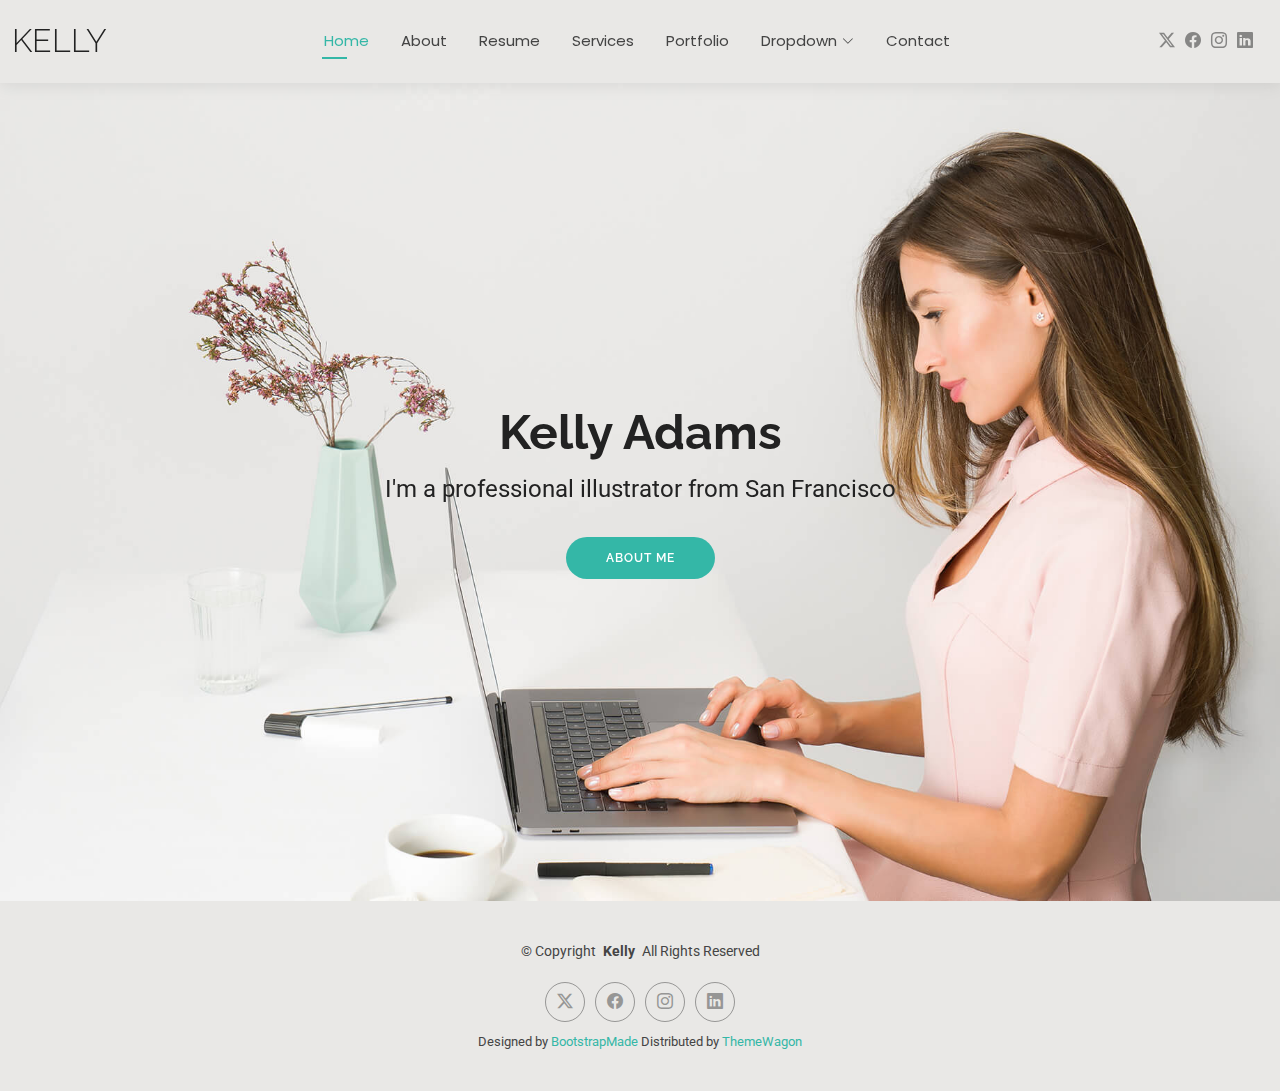
==== index.html @ 1019588a "first commit" ====
<!DOCTYPE html>
<html lang="en">

<head>
  <meta charset="utf-8">
  <meta content="width=device-width, initial-scale=1.0" name="viewport">
  <title>Index - Kelly Bootstrap Template</title>
  <meta name="description" content="">
  <meta name="keywords" content="">

  <!-- Favicons -->
  <link href="assets/img/favicon.png" rel="icon">
  <link href="assets/img/apple-touch-icon.png" rel="apple-touch-icon">

  <!-- Fonts -->
  <link href="https://fonts.googleapis.com" rel="preconnect">
  <link href="https://fonts.gstatic.com" rel="preconnect" crossorigin>
  <link href="https://fonts.googleapis.com/css2?family=Roboto:ital,wght@0,100;0,300;0,400;0,500;0,700;0,900;1,100;1,300;1,400;1,500;1,700;1,900&family=Poppins:ital,wght@0,100;0,200;0,300;0,400;0,500;0,600;0,700;0,800;0,900;1,100;1,200;1,300;1,400;1,500;1,600;1,700;1,800;1,900&family=Raleway:ital,wght@0,100;0,200;0,300;0,400;0,500;0,600;0,700;0,800;0,900;1,100;1,200;1,300;1,400;1,500;1,600;1,700;1,800;1,900&display=swap" rel="stylesheet">

  <!-- Vendor CSS Files -->
  <link href="assets/vendor/bootstrap/css/bootstrap.min.css" rel="stylesheet">
  <link href="assets/vendor/bootstrap-icons/bootstrap-icons.css" rel="stylesheet">
  <link href="assets/vendor/aos/aos.css" rel="stylesheet">
  <link href="assets/vendor/swiper/swiper-bundle.min.css" rel="stylesheet">
  <link href="assets/vendor/glightbox/css/glightbox.min.css" rel="stylesheet">

  <!-- Main CSS File -->
  <link href="assets/css/main.css" rel="stylesheet">

  <!-- =======================================================
  * Template Name: Kelly
  * Template URL: https://bootstrapmade.com/kelly-free-bootstrap-cv-resume-html-template/
  * Updated: Aug 07 2024 with Bootstrap v5.3.3
  * Author: BootstrapMade.com
  * License: https://bootstrapmade.com/license/
  ======================================================== -->
</head>

<body class="index-page">

  <header id="header" class="header d-flex align-items-center light-background sticky-top">
    <div class="container-fluid position-relative d-flex align-items-center justify-content-between">

      <a href="index.html" class="logo d-flex align-items-center me-auto me-xl-0">
        <!-- Uncomment the line below if you also wish to use an image logo -->
        <!-- <img src="assets/img/logo.png" alt=""> -->
        <h1 class="sitename">Kelly</h1>
      </a>

      <nav id="navmenu" class="navmenu">
        <ul>
          <li><a href="index.html" class="active">Home</a></li>
          <li><a href="about.html">About</a></li>
          <li><a href="resume.html">Resume</a></li>
          <li><a href="services.html">Services</a></li>
          <li><a href="portfolio.html">Portfolio</a></li>
          <li class="dropdown"><a href="#"><span>Dropdown</span> <i class="bi bi-chevron-down toggle-dropdown"></i></a>
            <ul>
              <li><a href="#">Dropdown 1</a></li>
              <li class="dropdown"><a href="#"><span>Deep Dropdown</span> <i class="bi bi-chevron-down toggle-dropdown"></i></a>
                <ul>
                  <li><a href="#">Deep Dropdown 1</a></li>
                  <li><a href="#">Deep Dropdown 2</a></li>
                  <li><a href="#">Deep Dropdown 3</a></li>
                  <li><a href="#">Deep Dropdown 4</a></li>
                  <li><a href="#">Deep Dropdown 5</a></li>
                </ul>
              </li>
              <li><a href="#">Dropdown 2</a></li>
              <li><a href="#">Dropdown 3</a></li>
              <li><a href="#">Dropdown 4</a></li>
            </ul>
          </li>
          <li><a href="contact.html">Contact</a></li>
        </ul>
        <i class="mobile-nav-toggle d-xl-none bi bi-list"></i>
      </nav>

      <div class="header-social-links">
        <a href="#" class="twitter"><i class="bi bi-twitter-x"></i></a>
        <a href="#" class="facebook"><i class="bi bi-facebook"></i></a>
        <a href="#" class="instagram"><i class="bi bi-instagram"></i></a>
        <a href="#" class="linkedin"><i class="bi bi-linkedin"></i></a>
      </div>

    </div>
  </header>

  <main class="main">

    <!-- Hero Section -->
    <section id="hero" class="hero section">

      <img src="assets/img/hero-bg.jpg" alt="" data-aos="fade-in">

      <div class="container text-center" data-aos="zoom-out" data-aos-delay="100">
        <div class="row justify-content-center">
          <div class="col-lg-8">
            <h2>Kelly Adams</h2>
            <p>I'm a professional illustrator from San Francisco</p>
            <a href="about.html" class="btn-get-started">About Me</a>
          </div>
        </div>
      </div>

    </section><!-- /Hero Section -->

  </main>

  <footer id="footer" class="footer light-background">

    <div class="container">
      <div class="copyright text-center ">
        <p>© <span>Copyright</span> <strong class="px-1 sitename">Kelly</strong> <span>All Rights Reserved<br></span></p>
      </div>
      <div class="social-links d-flex justify-content-center">
        <a href=""><i class="bi bi-twitter-x"></i></a>
        <a href=""><i class="bi bi-facebook"></i></a>
        <a href=""><i class="bi bi-instagram"></i></a>
        <a href=""><i class="bi bi-linkedin"></i></a>
      </div>
      <div class="credits">
        <!-- All the links in the footer should remain intact. -->
        <!-- You can delete the links only if you've purchased the pro version. -->
        <!-- Licensing information: https://bootstrapmade.com/license/ -->
        <!-- Purchase the pro version with working PHP/AJAX contact form: [buy-url] -->
        Designed by <a href="https://bootstrapmade.com/">BootstrapMade</a> Distributed by <a href=“https://themewagon.com>ThemeWagon
      </div>
    </div>

  </footer>

  <!-- Scroll Top -->
  <a href="#" id="scroll-top" class="scroll-top d-flex align-items-center justify-content-center"><i class="bi bi-arrow-up-short"></i></a>

  <!-- Preloader -->
  <div id="preloader"></div>

  <!-- Vendor JS Files -->
  <script src="assets/vendor/bootstrap/js/bootstrap.bundle.min.js"></script>
  <script src="assets/vendor/php-email-form/validate.js"></script>
  <script src="assets/vendor/aos/aos.js"></script>
  <script src="assets/vendor/waypoints/noframework.waypoints.js"></script>
  <script src="assets/vendor/purecounter/purecounter_vanilla.js"></script>
  <script src="assets/vendor/swiper/swiper-bundle.min.js"></script>
  <script src="assets/vendor/glightbox/js/glightbox.min.js"></script>
  <script src="assets/vendor/imagesloaded/imagesloaded.pkgd.min.js"></script>
  <script src="assets/vendor/isotope-layout/isotope.pkgd.min.js"></script>

  <!-- Main JS File -->
  <script src="assets/js/main.js"></script>

</body>

</html>
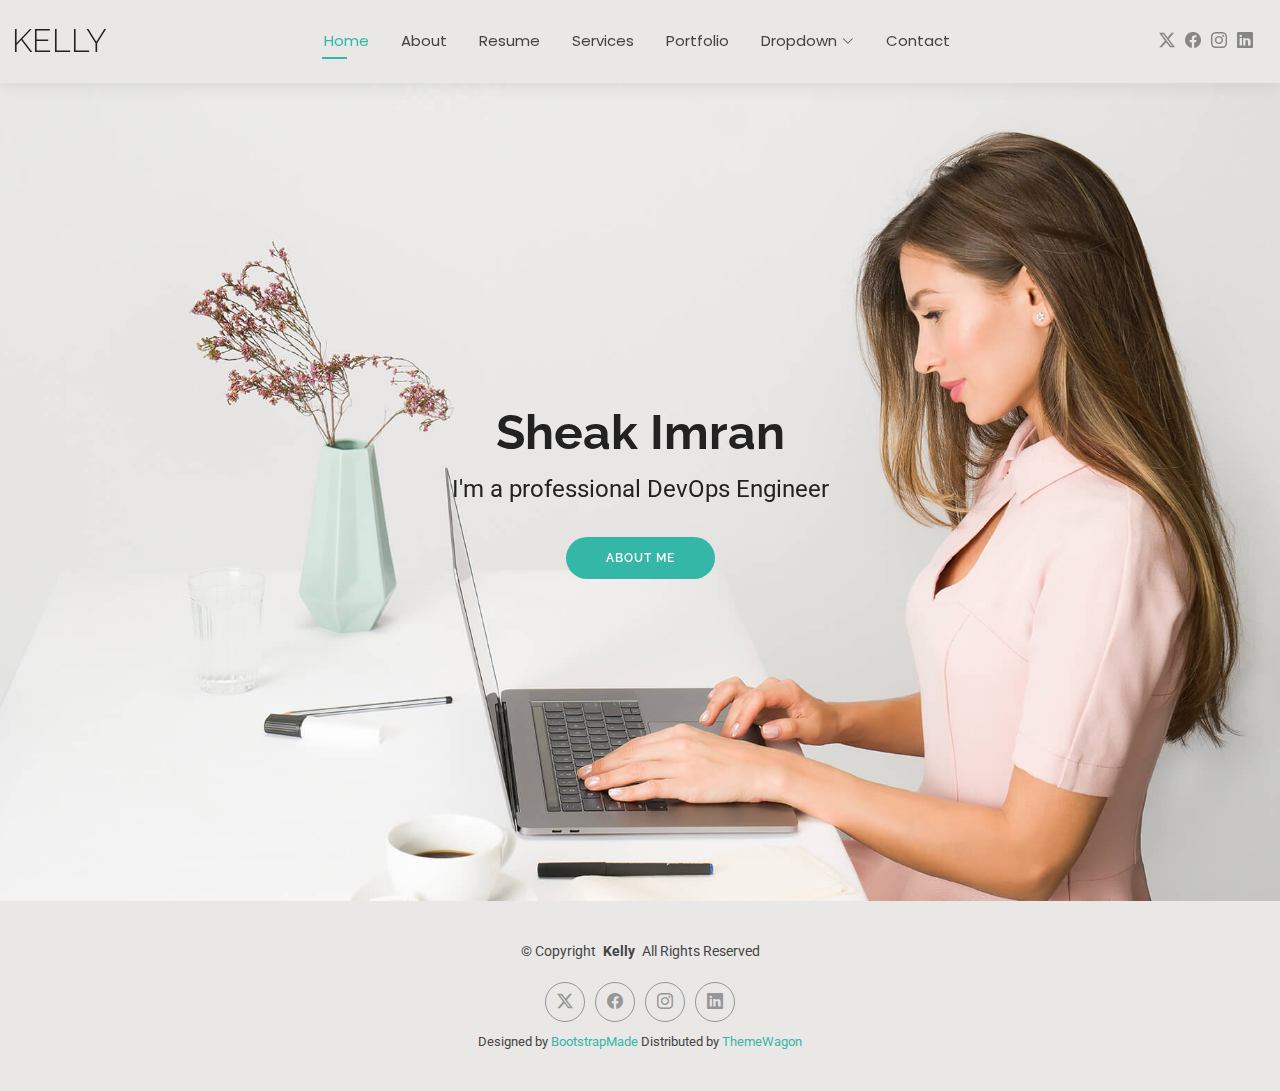
==== commit 8fe60361: "Update index.html" ====
--- a/index.html
+++ b/index.html
@@ -96,8 +96,8 @@
       <div class="container text-center" data-aos="zoom-out" data-aos-delay="100">
         <div class="row justify-content-center">
           <div class="col-lg-8">
-            <h2>Kelly Adams</h2>
-            <p>I'm a professional illustrator from San Francisco</p>
+            <h2>Sheak Imran</h2>
+            <p>I'm a professional DevOps Engineer</p>
             <a href="about.html" class="btn-get-started">About Me</a>
           </div>
         </div>
@@ -124,7 +124,7 @@
         <!-- You can delete the links only if you've purchased the pro version. -->
         <!-- Licensing information: https://bootstrapmade.com/license/ -->
         <!-- Purchase the pro version with working PHP/AJAX contact form: [buy-url] -->
-        Designed by <a href="https://bootstrapmade.com/">BootstrapMade</a> Distributed by <a href=“https://themewagon.com>ThemeWagon
+        Designed by <a href="https://bootstrapmade.com/">BootstrapMade</a> Distributed by <a href="https://themewagon.com">ThemeWagon
       </div>
     </div>
 
@@ -152,4 +152,4 @@
 
 </body>
 
-</html>+</html>
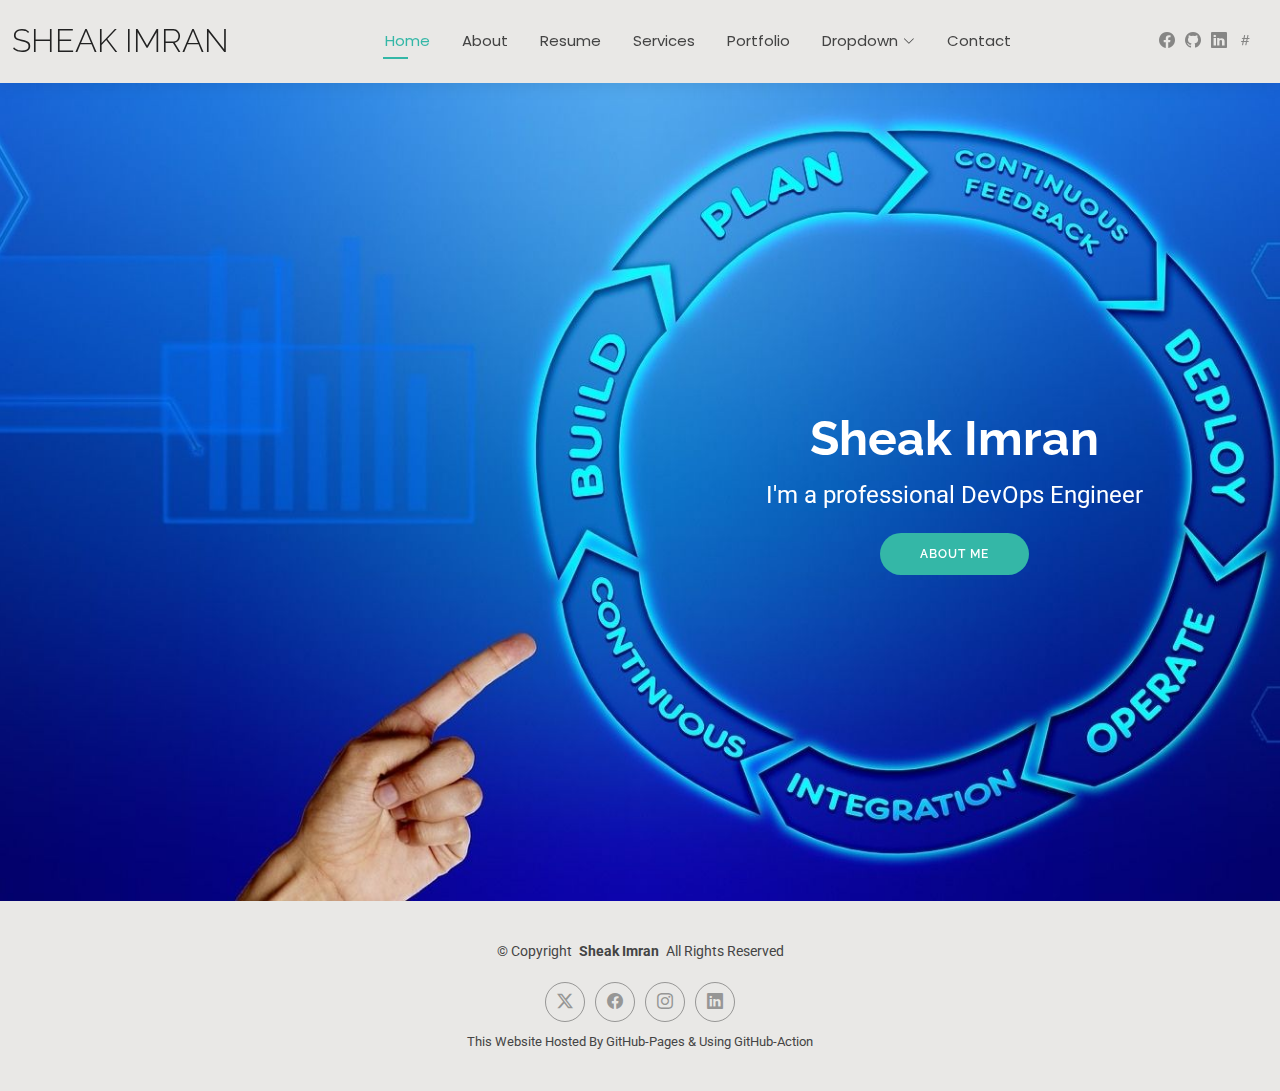
==== commit ab565a87: "edited version" ====
--- a/index.html
+++ b/index.html
@@ -4,7 +4,7 @@
 <head>
   <meta charset="utf-8">
   <meta content="width=device-width, initial-scale=1.0" name="viewport">
-  <title>Index - Kelly Bootstrap Template</title>
+  <title>Sheak Imran</title>
   <meta name="description" content="">
   <meta name="keywords" content="">
 
@@ -44,7 +44,7 @@
       <a href="index.html" class="logo d-flex align-items-center me-auto me-xl-0">
         <!-- Uncomment the line below if you also wish to use an image logo -->
         <!-- <img src="assets/img/logo.png" alt=""> -->
-        <h1 class="sitename">Kelly</h1>
+        <h1 class="sitename">Sheak Imran</h1>
       </a>
 
       <nav id="navmenu" class="navmenu">
@@ -77,11 +77,12 @@
       </nav>
 
       <div class="header-social-links">
-        <a href="#" class="twitter"><i class="bi bi-twitter-x"></i></a>
-        <a href="#" class="facebook"><i class="bi bi-facebook"></i></a>
-        <a href="#" class="instagram"><i class="bi bi-instagram"></i></a>
-        <a href="#" class="linkedin"><i class="bi bi-linkedin"></i></a>
-      </div>
+        <a href="https://www.facebook.com/Sheak.imran11" class="facebook" target="_blank"><i class="bi bi-facebook"></i></a>
+        <a href="https://github.com/sheakimran" class="github" target="_blank"><i class="bi bi-github"></i></a>
+        <a href="https://www.linkedin.com/in/md-sheak-imran/" class="linkedin" target="_blank"><i class="bi bi-linkedin"></i></a>
+        <a href="https://hashnode.com/@sheakimran" class="hashnode" target="_blank"><i class="bi bi-hash"></i></a>
+    </div>
+    
 
     </div>
   </header>
@@ -111,7 +112,7 @@
 
     <div class="container">
       <div class="copyright text-center ">
-        <p>© <span>Copyright</span> <strong class="px-1 sitename">Kelly</strong> <span>All Rights Reserved<br></span></p>
+        <p>© <span>Copyright</span> <strong class="px-1 sitename">Sheak Imran</strong> <span>All Rights Reserved<br></span></p>
       </div>
       <div class="social-links d-flex justify-content-center">
         <a href=""><i class="bi bi-twitter-x"></i></a>
@@ -124,7 +125,7 @@
         <!-- You can delete the links only if you've purchased the pro version. -->
         <!-- Licensing information: https://bootstrapmade.com/license/ -->
         <!-- Purchase the pro version with working PHP/AJAX contact form: [buy-url] -->
-        Designed by <a href="https://bootstrapmade.com/">BootstrapMade</a> Distributed by <a href="https://themewagon.com">ThemeWagon
+        This Website Hosted By GitHub-Pages & Using GitHub-Action
       </div>
     </div>
 
--- a/assets/css/main.css
+++ b/assets/css/main.css
@@ -716,24 +716,29 @@
 }
 
 .hero .container {
-  position: relative;
+  position: absolute;  /* Ensure absolute positioning */
+  top: 40%;  /* Adjust to center the text in the circle */
+  left: 30%; /* Move text towards the right into the circle */
+  transform: translate(-50%, -50%);  /* Perfect centering */
   z-index: 3;
+  text-align: center;
 }
 
 .hero h2 {
   margin: 0;
   font-size: 48px;
   font-weight: 700;
+  color: white; /* Ensure text visibility */
 }
 
 .hero p {
   margin: 10px 0 0 0;
   font-size: 24px;
-  color: var(--heading-color);
+  color: white; /* Ensures readability */
 }
 
 .hero .btn-get-started {
-  color: var(--contrast-color);
+  color: white;
   background: var(--accent-color);
   font-family: var(--heading-font);
   text-transform: uppercase;
@@ -744,7 +749,7 @@
   padding: 12px 40px;
   border-radius: 50px;
   transition: 0.5s;
-  margin-top: 30px;
+  margin-top: 20px;
 }
 
 .hero .btn-get-started:hover {
@@ -758,6 +763,11 @@
 
   .hero p {
     font-size: 18px;
+  }
+
+  .hero .container {
+    left: 50%;  /* Adjust for mobile screens */
+    top: 55%;
   }
 }
 
